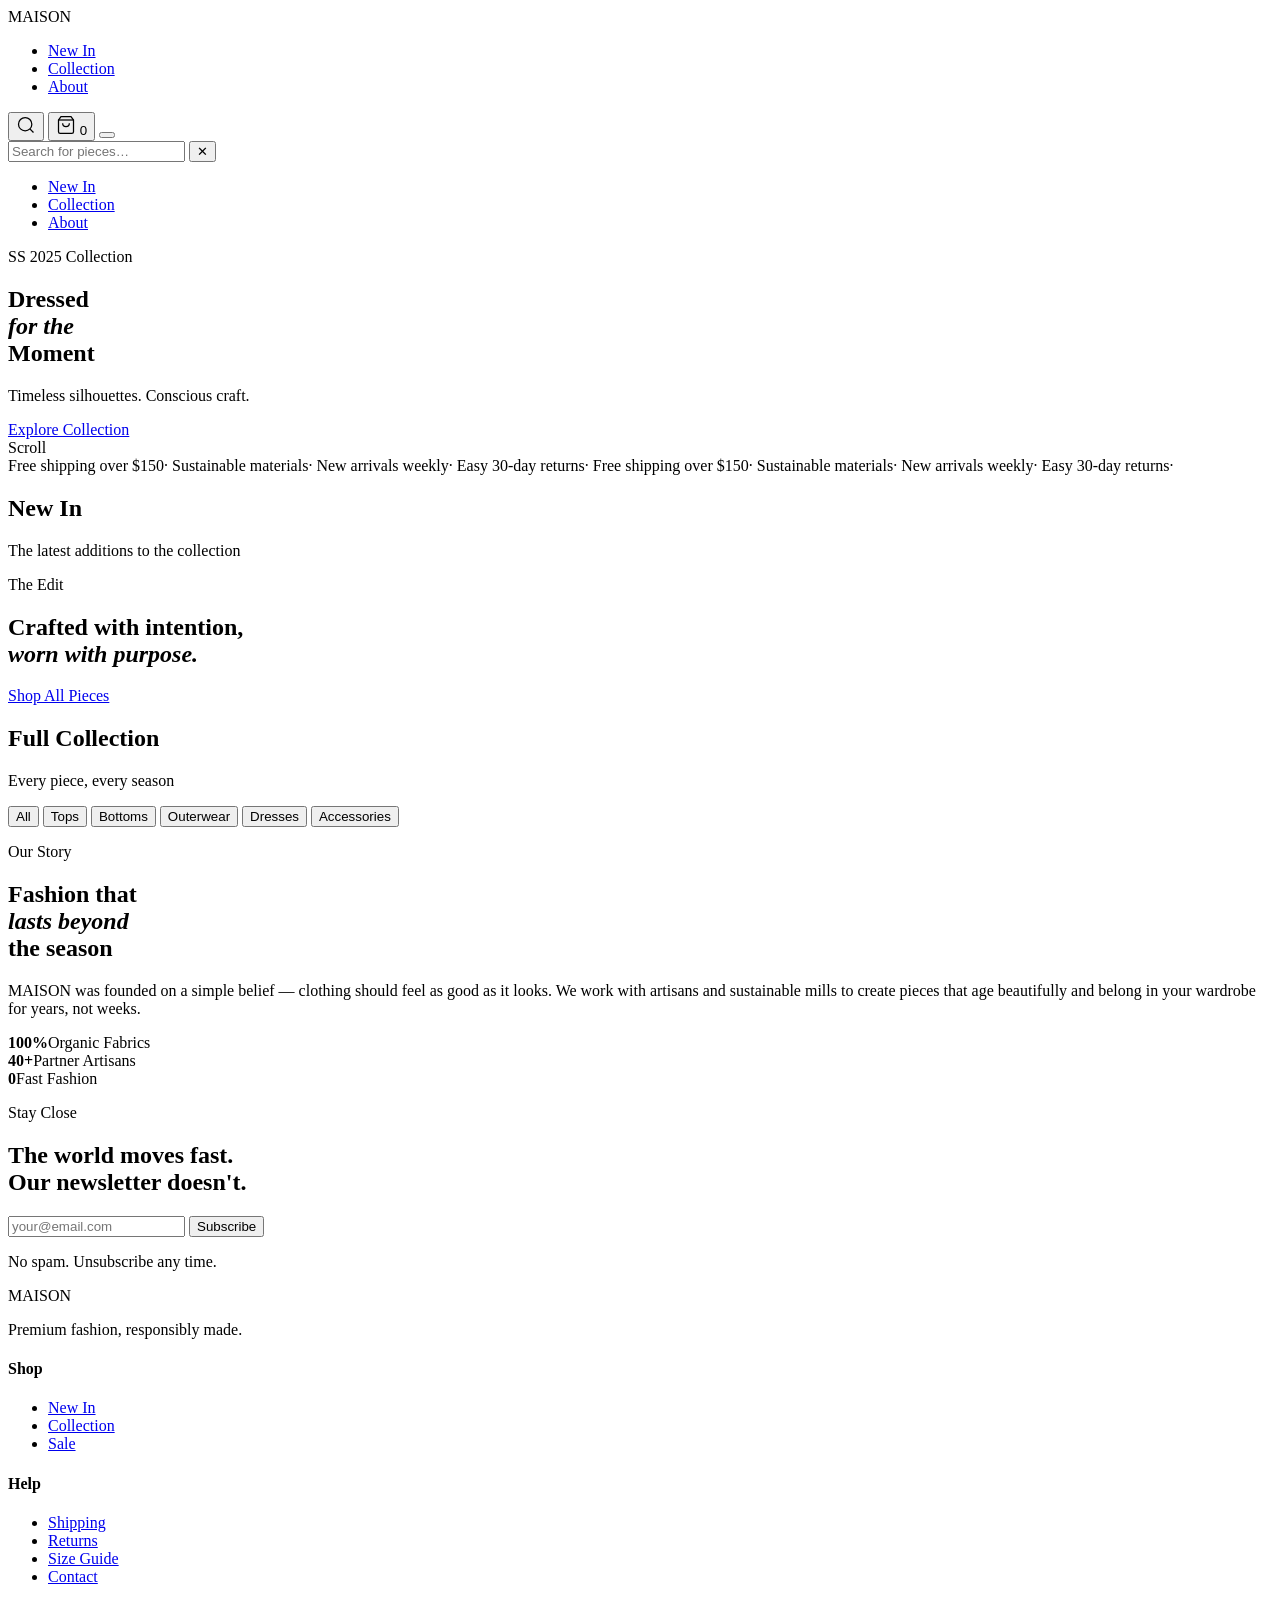
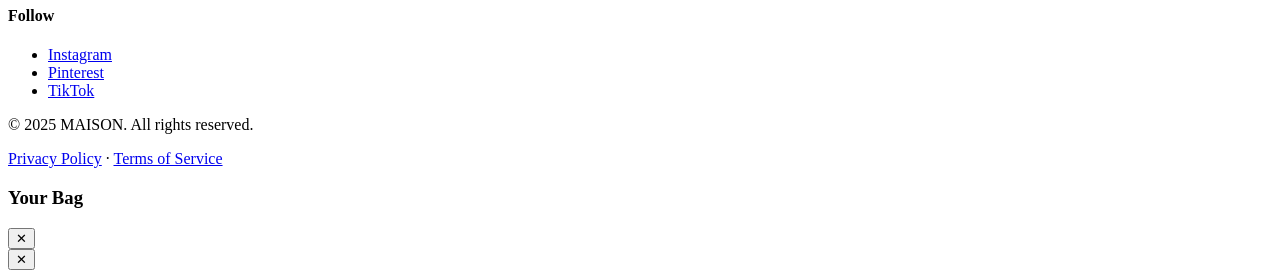
==== index.html @ 03a4327c "Add files via upload" ====
<!DOCTYPE html>
<html lang="en">
<head>
  <meta charset="UTF-8" />
  <meta name="viewport" content="width=device-width, initial-scale=1.0" />
  <title>MAISON — Premium Fashion</title>
  <link rel="stylesheet" href="css/style.css" />
  <link rel="preconnect" href="https://fonts.googleapis.com" />
  <link rel="preconnect" href="https://fonts.gstatic.com" crossorigin />
  <link href="https://fonts.googleapis.com/css2?family=Cormorant+Garamond:ital,wght@0,300;0,400;0,600;1,300;1,400&family=Jost:wght@300;400;500&display=swap" rel="stylesheet" />
</head>
<body>

  <!-- NAV -->
  <nav class="nav" id="nav">
    <div class="nav__logo">MAISON</div>
    <ul class="nav__links">
      <li><a href="#new">New In</a></li>
      <li><a href="#collection">Collection</a></li>
      <li><a href="#about">About</a></li>
    </ul>
    <div class="nav__actions">
      <button class="icon-btn" id="searchToggle" aria-label="Search">
        <svg width="20" height="20" viewBox="0 0 24 24" fill="none" stroke="currentColor" stroke-width="1.5"><circle cx="11" cy="11" r="8"/><path d="m21 21-4.35-4.35"/></svg>
      </button>
      <button class="icon-btn cart-btn" id="cartToggle" aria-label="Cart">
        <svg width="20" height="20" viewBox="0 0 24 24" fill="none" stroke="currentColor" stroke-width="1.5"><path d="M6 2 3 6v14a2 2 0 0 0 2 2h14a2 2 0 0 0 2-2V6l-3-4z"/><line x1="3" y1="6" x2="21" y2="6"/><path d="M16 10a4 4 0 0 1-8 0"/></svg>
        <span class="cart-count" id="cartCount">0</span>
      </button>
      <button class="nav__burger" id="burger" aria-label="Menu">
        <span></span><span></span><span></span>
      </button>
    </div>
  </nav>

  <!-- SEARCH BAR -->
  <div class="search-bar" id="searchBar">
    <input type="text" id="searchInput" placeholder="Search for pieces…" />
    <button class="search-close" id="searchClose">✕</button>
  </div>

  <!-- MOBILE MENU -->
  <div class="mobile-menu" id="mobileMenu">
    <ul>
      <li><a href="#new" onclick="closeMobile()">New In</a></li>
      <li><a href="#collection" onclick="closeMobile()">Collection</a></li>
      <li><a href="#about" onclick="closeMobile()">About</a></li>
    </ul>
  </div>

  <!-- HERO -->
  <section class="hero">
    <div class="hero__bg">
      <div class="hero__shape hero__shape--1"></div>
      <div class="hero__shape hero__shape--2"></div>
    </div>
    <div class="hero__content">
      <p class="hero__eyebrow">SS 2025 Collection</p>
      <h1 class="hero__title">Dressed<br/><em>for the</em><br/>Moment</h1>
      <p class="hero__sub">Timeless silhouettes. Conscious craft.</p>
      <a href="#collection" class="btn btn--light">Explore Collection</a>
    </div>
    <div class="hero__scroll">
      <span>Scroll</span>
      <div class="hero__scroll-line"></div>
    </div>
  </section>

  <!-- MARQUEE -->
  <div class="marquee">
    <div class="marquee__track">
      <span>Free shipping over $150</span><span class="dot">·</span>
      <span>Sustainable materials</span><span class="dot">·</span>
      <span>New arrivals weekly</span><span class="dot">·</span>
      <span>Easy 30-day returns</span><span class="dot">·</span>
      <span>Free shipping over $150</span><span class="dot">·</span>
      <span>Sustainable materials</span><span class="dot">·</span>
      <span>New arrivals weekly</span><span class="dot">·</span>
      <span>Easy 30-day returns</span><span class="dot">·</span>
    </div>
  </div>

  <!-- NEW IN -->
  <section class="section" id="new">
    <div class="section__header">
      <h2>New In</h2>
      <p>The latest additions to the collection</p>
    </div>
    <div class="products-grid" id="newGrid"></div>
  </section>

  <!-- BANNER -->
  <section class="mid-banner">
    <div class="mid-banner__text">
      <p class="mid-banner__label">The Edit</p>
      <h2>Crafted with intention,<br/><em>worn with purpose.</em></h2>
      <a href="#collection" class="btn btn--dark">Shop All Pieces</a>
    </div>
  </section>

  <!-- FULL COLLECTION -->
  <section class="section" id="collection">
    <div class="section__header">
      <h2>Full Collection</h2>
      <p>Every piece, every season</p>
    </div>
    <div class="filter-bar">
      <button class="filter-btn active" data-filter="all">All</button>
      <button class="filter-btn" data-filter="tops">Tops</button>
      <button class="filter-btn" data-filter="bottoms">Bottoms</button>
      <button class="filter-btn" data-filter="outerwear">Outerwear</button>
      <button class="filter-btn" data-filter="dresses">Dresses</button>
      <button class="filter-btn" data-filter="accessories">Accessories</button>
    </div>
    <div class="products-grid" id="collectionGrid"></div>
  </section>

  <!-- ABOUT -->
  <section class="about" id="about">
    <div class="about__inner">
      <div class="about__text">
        <p class="about__label">Our Story</p>
        <h2>Fashion that<br/><em>lasts beyond</em><br/>the season</h2>
        <p>MAISON was founded on a simple belief — clothing should feel as good as it looks. We work with artisans and sustainable mills to create pieces that age beautifully and belong in your wardrobe for years, not weeks.</p>
        <div class="about__stats">
          <div><strong>100%</strong><span>Organic Fabrics</span></div>
          <div><strong>40+</strong><span>Partner Artisans</span></div>
          <div><strong>0</strong><span>Fast Fashion</span></div>
        </div>
      </div>
    </div>
  </section>

  <!-- NEWSLETTER -->
  <section class="newsletter">
    <p class="newsletter__label">Stay Close</p>
    <h2>The world moves fast.<br/>Our newsletter doesn't.</h2>
    <form class="newsletter__form" onsubmit="handleNewsletterSubmit(event)">
      <input type="email" placeholder="your@email.com" required />
      <button type="submit" class="btn btn--dark">Subscribe</button>
    </form>
    <p class="newsletter__fine">No spam. Unsubscribe any time.</p>
  </section>

  <!-- FOOTER -->
  <footer class="footer">
    <div class="footer__top">
      <div class="footer__brand">
        <p class="footer__logo">MAISON</p>
        <p>Premium fashion, responsibly made.</p>
      </div>
      <div class="footer__links">
        <div>
          <h4>Shop</h4>
          <ul>
            <li><a href="#new">New In</a></li>
            <li><a href="#collection">Collection</a></li>
            <li><a href="#collection">Sale</a></li>
          </ul>
        </div>
        <div>
          <h4>Help</h4>
          <ul>
            <li><a href="#">Shipping</a></li>
            <li><a href="#">Returns</a></li>
            <li><a href="#">Size Guide</a></li>
            <li><a href="#">Contact</a></li>
          </ul>
        </div>
        <div>
          <h4>Follow</h4>
          <ul>
            <li><a href="#">Instagram</a></li>
            <li><a href="#">Pinterest</a></li>
            <li><a href="#">TikTok</a></li>
          </ul>
        </div>
      </div>
    </div>
    <div class="footer__bottom">
      <p>© 2025 MAISON. All rights reserved.</p>
      <p><a href="#">Privacy Policy</a> · <a href="#">Terms of Service</a></p>
    </div>
  </footer>

  <!-- CART DRAWER -->
  <div class="cart-overlay" id="cartOverlay"></div>
  <aside class="cart-drawer" id="cartDrawer">
    <div class="cart-drawer__header">
      <h3>Your Bag</h3>
      <button class="icon-btn" id="cartClose">✕</button>
    </div>
    <div class="cart-drawer__items" id="cartItems"></div>
    <div class="cart-drawer__footer" id="cartFooter"></div>
  </aside>

  <!-- PRODUCT MODAL -->
  <div class="modal-overlay" id="modalOverlay"></div>
  <div class="modal" id="productModal">
    <button class="modal__close" id="modalClose">✕</button>
    <div class="modal__content" id="modalContent"></div>
  </div>

  <!-- TOAST -->
  <div class="toast" id="toast"></div>

  <script src="js/data.js"></script>
  <script src="js/store.js"></script>
</body>
</html>
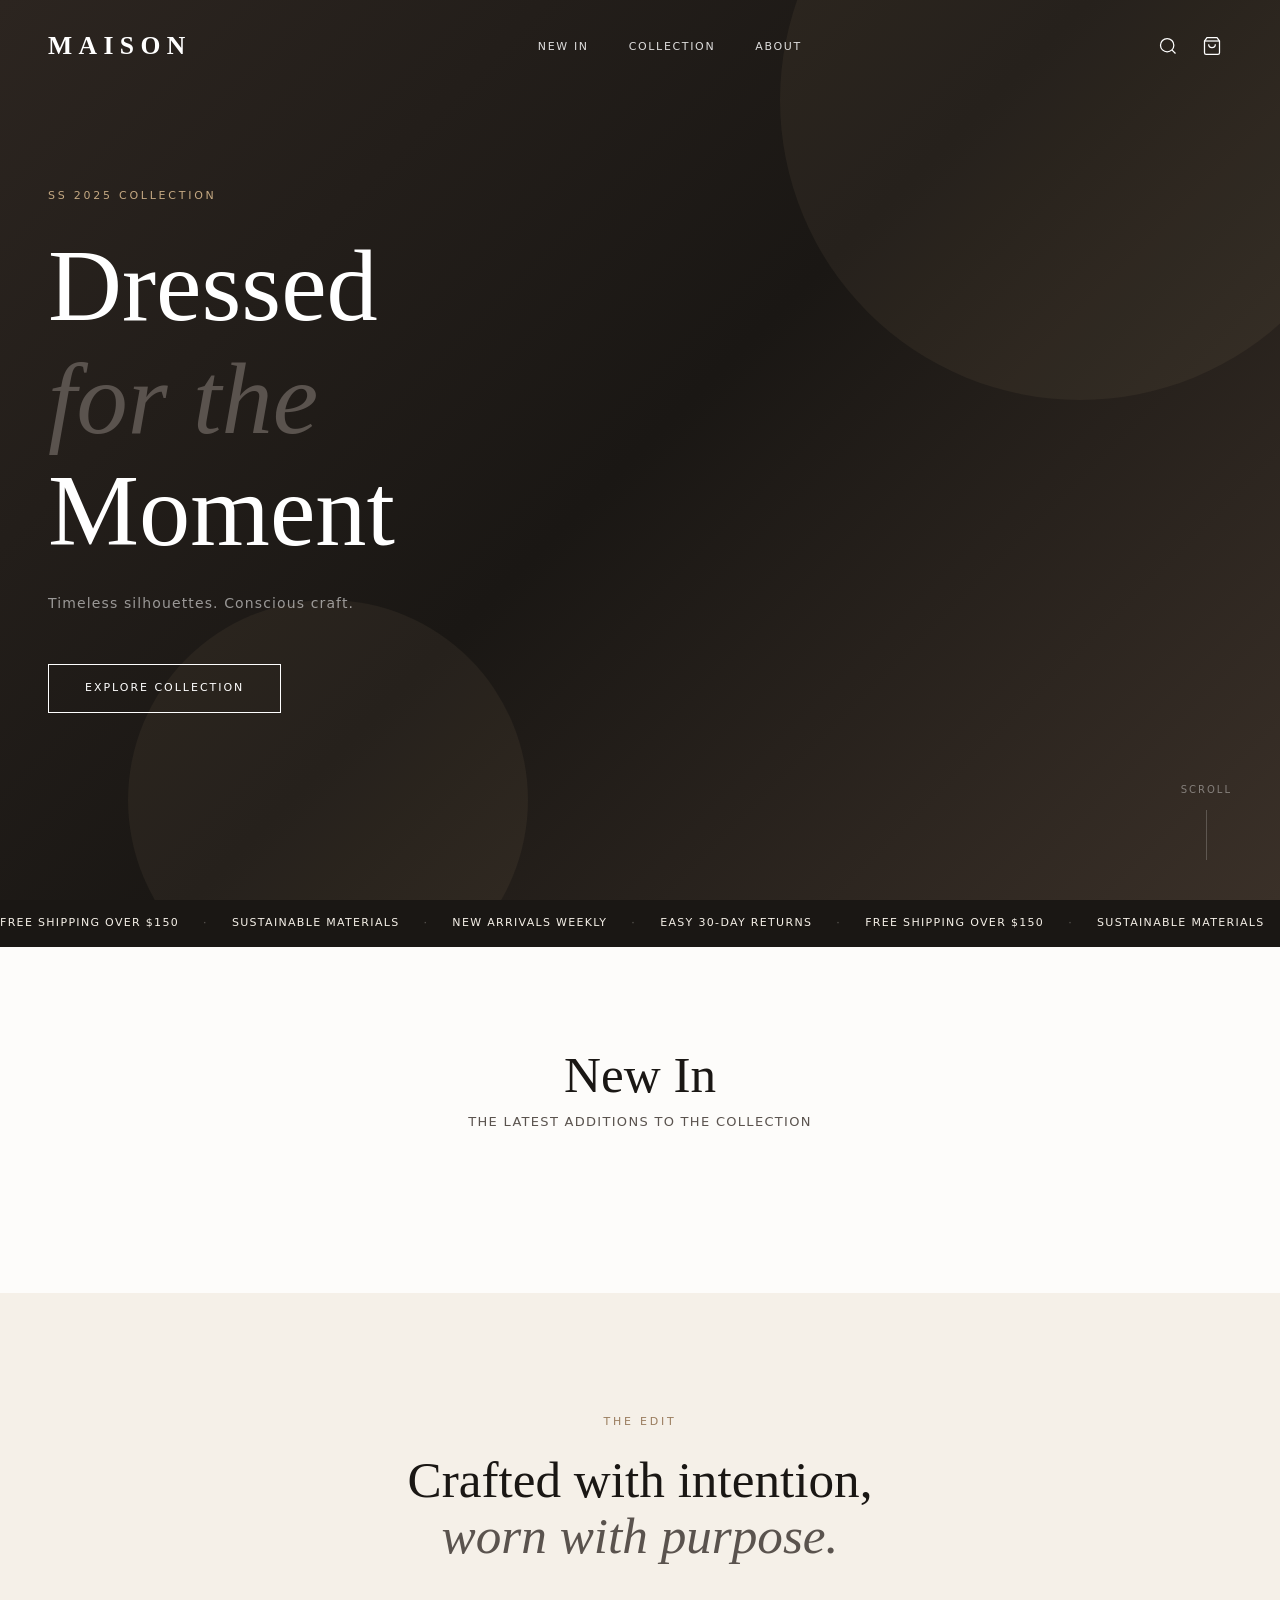
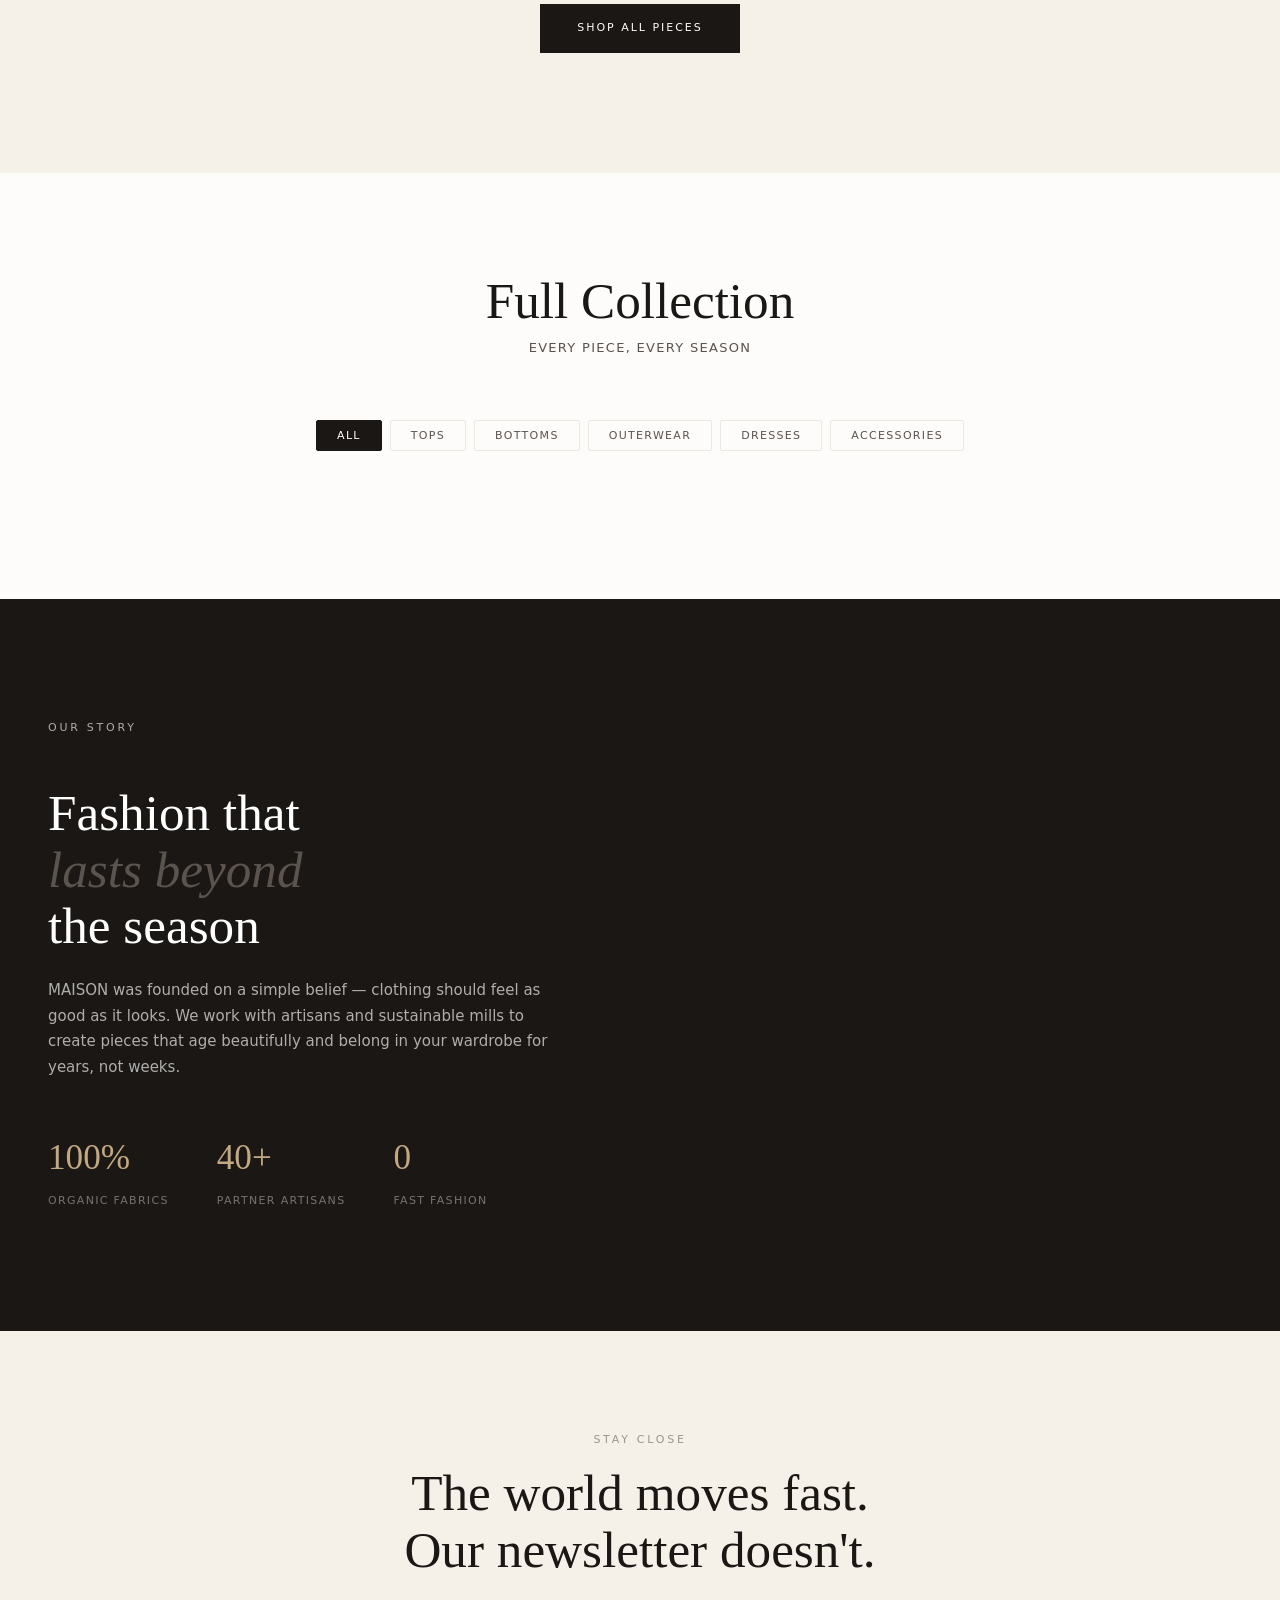
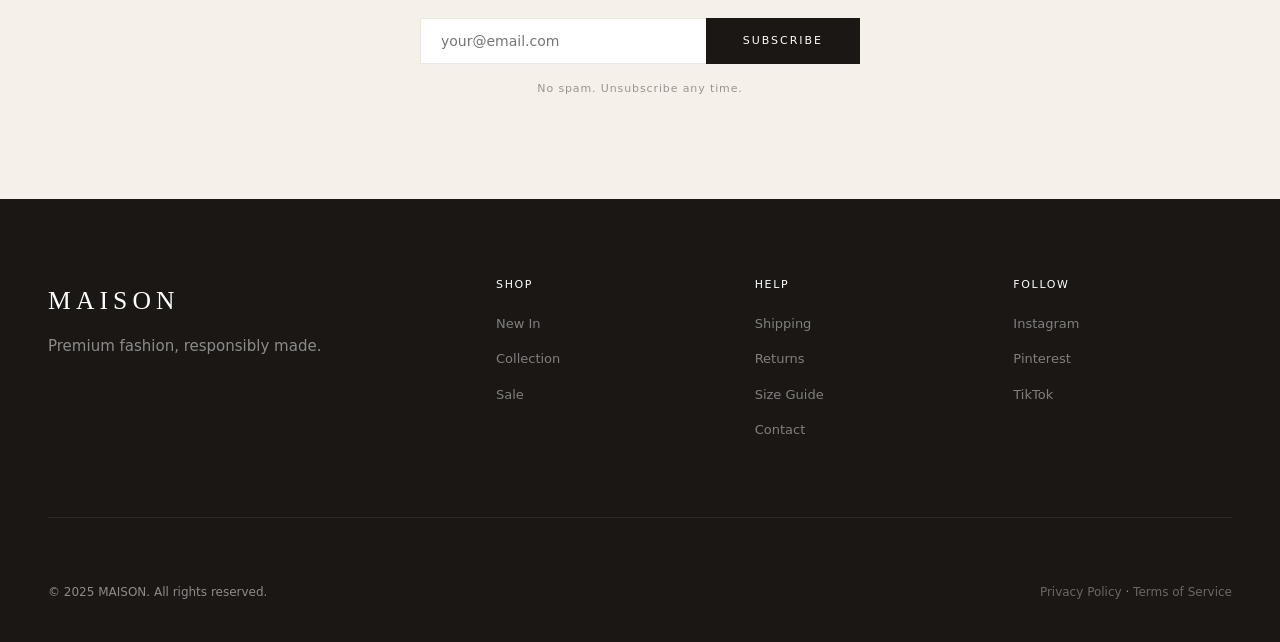
==== commit 7beec520: "Add files via upload" ====
--- a/index.html
+++ b/index.html
@@ -4,7 +4,7 @@
   <meta charset="UTF-8" />
   <meta name="viewport" content="width=device-width, initial-scale=1.0" />
   <title>MAISON — Premium Fashion</title>
-  <link rel="stylesheet" href="css/style.css" />
+  <link rel="stylesheet" href="style.css" />
   <link rel="preconnect" href="https://fonts.googleapis.com" />
   <link rel="preconnect" href="https://fonts.gstatic.com" crossorigin />
   <link href="https://fonts.googleapis.com/css2?family=Cormorant+Garamond:ital,wght@0,300;0,400;0,600;1,300;1,400&family=Jost:wght@300;400;500&display=swap" rel="stylesheet" />
--- a/style.css
+++ b/style.css
@@ -0,0 +1,782 @@
+/* ─── Reset & Base ─────────────────────────────────────────── */
+*, *::before, *::after { box-sizing: border-box; margin: 0; padding: 0; }
+
+:root {
+  --ink: #1A1714;
+  --ink-soft: #5A534E;
+  --ink-faint: #9A958F;
+  --paper: #FDFCFA;
+  --paper-warm: #F5F0E8;
+  --paper-mid: #EDE8DF;
+  --accent: #C4A882;
+  --accent-dark: #9A7D5E;
+  --white: #FFFFFF;
+  --font-display: 'Cormorant Garamond', Georgia, serif;
+  --font-body: 'Jost', system-ui, sans-serif;
+  --radius: 2px;
+  --radius-lg: 4px;
+  --ease: cubic-bezier(0.25, 0.46, 0.45, 0.94);
+}
+
+html { scroll-behavior: smooth; }
+
+body {
+  font-family: var(--font-body);
+  background: var(--paper);
+  color: var(--ink);
+  font-size: 15px;
+  line-height: 1.7;
+  overflow-x: hidden;
+}
+
+a { color: inherit; text-decoration: none; }
+button { cursor: pointer; font-family: var(--font-body); border: none; background: none; }
+ul { list-style: none; }
+img { display: block; max-width: 100%; }
+
+/* ─── Typography ────────────────────────────────────────────── */
+h1, h2, h3, h4 { font-family: var(--font-display); font-weight: 400; line-height: 1.1; }
+h1 { font-size: clamp(3rem, 8vw, 6.5rem); }
+h2 { font-size: clamp(2rem, 4vw, 3.2rem); }
+h3 { font-size: 1.25rem; }
+em { font-style: italic; color: var(--ink-soft); }
+
+/* ─── Buttons ───────────────────────────────────────────────── */
+.btn {
+  display: inline-block;
+  padding: 14px 36px;
+  font-family: var(--font-body);
+  font-size: 11px;
+  font-weight: 500;
+  letter-spacing: 0.18em;
+  text-transform: uppercase;
+  transition: all 0.3s var(--ease);
+  cursor: pointer;
+  border: 1px solid currentColor;
+}
+.btn--dark { background: var(--ink); color: var(--paper); border-color: var(--ink); }
+.btn--dark:hover { background: #3A3430; border-color: #3A3430; }
+.btn--light { background: transparent; color: var(--white); border-color: var(--white); }
+.btn--light:hover { background: var(--white); color: var(--ink); }
+.btn--full { width: 100%; text-align: center; }
+
+.icon-btn {
+  display: flex; align-items: center; justify-content: center;
+  width: 40px; height: 40px;
+  background: none; border: none;
+  color: var(--ink);
+  transition: opacity 0.2s;
+}
+.icon-btn:hover { opacity: 0.6; }
+
+/* ─── Nav ───────────────────────────────────────────────────── */
+.nav {
+  position: fixed; top: 0; left: 0; right: 0; z-index: 100;
+  display: flex; align-items: center; justify-content: space-between;
+  padding: 24px 48px;
+  transition: all 0.4s var(--ease);
+}
+.nav.scrolled {
+  background: rgba(253, 252, 250, 0.96);
+  backdrop-filter: blur(12px);
+  padding: 16px 48px;
+  border-bottom: 1px solid var(--paper-mid);
+}
+.nav__logo {
+  font-family: var(--font-display);
+  font-size: 1.6rem;
+  font-weight: 600;
+  letter-spacing: 0.25em;
+  color: var(--white);
+  transition: color 0.4s;
+}
+.nav.scrolled .nav__logo { color: var(--ink); }
+.nav__links {
+  display: flex; gap: 40px;
+}
+.nav__links a {
+  font-size: 11px;
+  font-weight: 500;
+  letter-spacing: 0.15em;
+  text-transform: uppercase;
+  color: rgba(255,255,255,0.85);
+  transition: color 0.3s;
+}
+.nav__links a:hover { color: var(--white); }
+.nav.scrolled .nav__links a { color: var(--ink-soft); }
+.nav.scrolled .nav__links a:hover { color: var(--ink); }
+.nav__actions {
+  display: flex; align-items: center; gap: 4px;
+}
+.nav__actions .icon-btn { color: var(--white); }
+.nav.scrolled .nav__actions .icon-btn { color: var(--ink); }
+
+.cart-btn { position: relative; }
+.cart-count {
+  display: none;
+  position: absolute; top: 4px; right: 4px;
+  width: 16px; height: 16px;
+  background: var(--ink);
+  color: var(--white);
+  font-size: 9px;
+  font-weight: 500;
+  border-radius: 50%;
+  align-items: center; justify-content: center;
+}
+.nav.scrolled .cart-count { background: var(--ink); }
+
+.nav__burger {
+  display: none;
+  flex-direction: column; gap: 5px;
+  width: 24px; padding: 4px 0;
+}
+.nav__burger span {
+  display: block; height: 1px;
+  background: var(--white);
+  transition: all 0.3s;
+}
+.nav.scrolled .nav__burger span { background: var(--ink); }
+.nav__burger.open span:nth-child(1) { transform: translateY(6px) rotate(45deg); }
+.nav__burger.open span:nth-child(2) { opacity: 0; }
+.nav__burger.open span:nth-child(3) { transform: translateY(-6px) rotate(-45deg); }
+
+/* ─── Search Bar ─────────────────────────────────────────────── */
+.search-bar {
+  position: fixed; top: 0; left: 0; right: 0; z-index: 200;
+  background: var(--paper);
+  padding: 20px 48px;
+  display: flex; align-items: center; gap: 16px;
+  border-bottom: 1px solid var(--paper-mid);
+  transform: translateY(-100%);
+  transition: transform 0.3s var(--ease);
+}
+.search-bar.open { transform: translateY(0); }
+.search-bar input {
+  flex: 1;
+  font-family: var(--font-display);
+  font-size: 1.4rem;
+  border: none; background: none;
+  color: var(--ink);
+  outline: none;
+}
+.search-bar input::placeholder { color: var(--ink-faint); }
+.search-close {
+  color: var(--ink-soft);
+  font-size: 18px;
+  transition: color 0.2s;
+}
+.search-close:hover { color: var(--ink); }
+
+/* ─── Mobile Menu ────────────────────────────────────────────── */
+.mobile-menu {
+  display: none;
+  position: fixed; inset: 0; z-index: 90;
+  background: var(--paper);
+  padding: 100px 48px 48px;
+  transform: translateX(-100%);
+  transition: transform 0.4s var(--ease);
+}
+.mobile-menu.open { transform: translateX(0); }
+.mobile-menu ul { display: flex; flex-direction: column; gap: 24px; }
+.mobile-menu a {
+  font-family: var(--font-display);
+  font-size: 2.5rem;
+  color: var(--ink);
+}
+
+/* ─── Hero ───────────────────────────────────────────────────── */
+.hero {
+  position: relative;
+  min-height: 100vh;
+  background: linear-gradient(135deg, #2C2520 0%, #1A1714 50%, #3A3028 100%);
+  display: flex; align-items: center;
+  overflow: hidden;
+}
+.hero__bg { position: absolute; inset: 0; }
+.hero__shape {
+  position: absolute;
+  border-radius: 50%;
+  opacity: 0.07;
+  background: var(--accent);
+}
+.hero__shape--1 {
+  width: 600px; height: 600px;
+  top: -200px; right: -100px;
+}
+.hero__shape--2 {
+  width: 400px; height: 400px;
+  bottom: -100px; left: 10%;
+}
+.hero__content {
+  position: relative; z-index: 2;
+  padding: 0 48px;
+  max-width: 700px;
+  animation: fadeUp 1s var(--ease) both;
+}
+.hero__eyebrow {
+  font-size: 11px;
+  font-weight: 500;
+  letter-spacing: 0.25em;
+  text-transform: uppercase;
+  color: var(--accent);
+  margin-bottom: 24px;
+}
+.hero__title {
+  color: var(--white);
+  margin-bottom: 24px;
+}
+.hero__sub {
+  color: rgba(255,255,255,0.55);
+  font-size: 14px;
+  letter-spacing: 0.08em;
+  margin-bottom: 48px;
+}
+.hero__scroll {
+  position: absolute;
+  bottom: 40px; right: 48px;
+  display: flex; flex-direction: column; align-items: center; gap: 12px;
+  color: rgba(255,255,255,0.4);
+  font-size: 10px;
+  letter-spacing: 0.2em;
+  text-transform: uppercase;
+}
+.hero__scroll-line {
+  width: 1px; height: 50px;
+  background: rgba(255,255,255,0.2);
+  animation: scrollPulse 2s ease-in-out infinite;
+}
+
+/* ─── Marquee ─────────────────────────────────────────────────── */
+.marquee {
+  background: var(--ink);
+  color: var(--paper-warm);
+  padding: 14px 0;
+  overflow: hidden;
+}
+.marquee__track {
+  display: flex; gap: 24px;
+  animation: marquee 25s linear infinite;
+  white-space: nowrap;
+}
+.marquee__track span {
+  font-size: 11px;
+  letter-spacing: 0.12em;
+  text-transform: uppercase;
+}
+.dot { opacity: 0.3; }
+
+/* ─── Sections ───────────────────────────────────────────────── */
+.section {
+  padding: 100px 48px;
+}
+.section__header {
+  text-align: center;
+  margin-bottom: 60px;
+}
+.section__header p {
+  color: var(--ink-soft);
+  font-size: 13px;
+  letter-spacing: 0.1em;
+  text-transform: uppercase;
+  margin-top: 8px;
+}
+
+/* ─── Filter Bar ─────────────────────────────────────────────── */
+.filter-bar {
+  display: flex; gap: 8px; flex-wrap: wrap;
+  justify-content: center;
+  margin-bottom: 48px;
+}
+.filter-btn {
+  padding: 8px 20px;
+  font-size: 11px;
+  font-weight: 500;
+  letter-spacing: 0.12em;
+  text-transform: uppercase;
+  color: var(--ink-soft);
+  border: 1px solid var(--paper-mid);
+  transition: all 0.25s;
+  border-radius: var(--radius);
+}
+.filter-btn:hover { border-color: var(--ink-soft); color: var(--ink); }
+.filter-btn.active { background: var(--ink); color: var(--paper); border-color: var(--ink); }
+
+/* ─── Products Grid ──────────────────────────────────────────── */
+.products-grid {
+  display: grid;
+  grid-template-columns: repeat(auto-fill, minmax(260px, 1fr));
+  gap: 32px 24px;
+}
+
+/* ─── Product Card ───────────────────────────────────────────── */
+.product-card {
+  cursor: pointer;
+  transition: transform 0.3s var(--ease);
+}
+.product-card:hover { transform: translateY(-4px); }
+.product-card__img {
+  position: relative;
+  aspect-ratio: 3/4;
+  overflow: hidden;
+  margin-bottom: 16px;
+  border-radius: var(--radius);
+}
+.product-card__color-block {
+  width: 100%; height: 100%;
+  transition: transform 0.5s var(--ease);
+}
+.product-card:hover .product-card__color-block { transform: scale(1.03); }
+.badge {
+  position: absolute; top: 12px; left: 12px;
+  background: var(--ink);
+  color: var(--white);
+  font-size: 9px;
+  font-weight: 500;
+  letter-spacing: 0.15em;
+  text-transform: uppercase;
+  padding: 4px 10px;
+}
+.product-card__info { padding: 0 4px; }
+.product-card__meta {
+  display: flex; align-items: center; justify-content: space-between;
+  margin-bottom: 6px;
+}
+.product-card__category {
+  font-size: 10px;
+  letter-spacing: 0.15em;
+  text-transform: uppercase;
+  color: var(--ink-faint);
+}
+.swatch {
+  display: inline-block;
+  width: 12px; height: 12px;
+  border-radius: 50%;
+  border: 1px solid rgba(0,0,0,0.12);
+}
+.product-card__name {
+  font-family: var(--font-display);
+  font-size: 1.1rem;
+  font-weight: 400;
+  margin-bottom: 10px;
+  color: var(--ink);
+}
+.product-card__footer {
+  display: flex; align-items: center; justify-content: space-between;
+}
+.product-card__price {
+  font-size: 14px;
+  font-weight: 500;
+  color: var(--ink);
+}
+.add-btn {
+  font-size: 10px;
+  font-weight: 500;
+  letter-spacing: 0.12em;
+  text-transform: uppercase;
+  color: var(--ink-soft);
+  padding: 6px 12px;
+  border: 1px solid var(--paper-mid);
+  border-radius: var(--radius);
+  transition: all 0.2s;
+}
+.add-btn:hover { background: var(--ink); color: var(--white); border-color: var(--ink); }
+
+/* ─── Mid Banner ─────────────────────────────────────────────── */
+.mid-banner {
+  background: var(--paper-warm);
+  padding: 120px 48px;
+  text-align: center;
+}
+.mid-banner__label {
+  font-size: 11px;
+  letter-spacing: 0.25em;
+  text-transform: uppercase;
+  color: var(--accent-dark);
+  margin-bottom: 20px;
+}
+.mid-banner h2 { margin-bottom: 40px; }
+
+/* ─── About ──────────────────────────────────────────────────── */
+.about {
+  background: var(--ink);
+  color: var(--white);
+  padding: 120px 48px;
+}
+.about__inner { max-width: 700px; }
+.about__label {
+  font-size: 11px;
+  letter-spacing: 0.25em;
+  text-transform: uppercase;
+  color: var(--accent);
+  margin-bottom: 20px;
+}
+.about h2 { color: var(--white); margin-bottom: 24px; }
+.about p { color: rgba(255,255,255,0.65); margin-bottom: 48px; max-width: 520px; }
+.about__stats {
+  display: flex; gap: 48px;
+}
+.about__stats div {
+  display: flex; flex-direction: column; gap: 4px;
+}
+.about__stats strong {
+  font-family: var(--font-display);
+  font-size: 2.2rem;
+  font-weight: 400;
+  color: var(--accent);
+}
+.about__stats span {
+  font-size: 11px;
+  letter-spacing: 0.12em;
+  text-transform: uppercase;
+  color: rgba(255,255,255,0.4);
+}
+
+/* ─── Newsletter ─────────────────────────────────────────────── */
+.newsletter {
+  padding: 100px 48px;
+  text-align: center;
+  background: var(--paper-warm);
+}
+.newsletter__label {
+  font-size: 11px;
+  letter-spacing: 0.25em;
+  text-transform: uppercase;
+  color: var(--ink-faint);
+  margin-bottom: 16px;
+}
+.newsletter h2 { margin-bottom: 40px; }
+.newsletter__form {
+  display: flex; gap: 0;
+  max-width: 440px;
+  margin: 0 auto 16px;
+}
+.newsletter__form input {
+  flex: 1;
+  padding: 14px 20px;
+  font-family: var(--font-body);
+  font-size: 14px;
+  border: 1px solid var(--paper-mid);
+  border-right: none;
+  background: var(--white);
+  color: var(--ink);
+  outline: none;
+}
+.newsletter__form input:focus { border-color: var(--ink); }
+.newsletter__form .btn { border-radius: 0; }
+.newsletter__fine {
+  font-size: 11px;
+  color: var(--ink-faint);
+  letter-spacing: 0.08em;
+}
+
+/* ─── Footer ─────────────────────────────────────────────────── */
+.footer {
+  background: var(--ink);
+  color: rgba(255,255,255,0.5);
+  padding: 80px 48px 40px;
+}
+.footer__top {
+  display: grid;
+  grid-template-columns: 1fr 2fr;
+  gap: 80px;
+  margin-bottom: 64px;
+  padding-bottom: 64px;
+  border-bottom: 1px solid rgba(255,255,255,0.08);
+}
+.footer__logo {
+  font-family: var(--font-display);
+  font-size: 1.6rem;
+  letter-spacing: 0.2em;
+  color: var(--white);
+  margin-bottom: 12px;
+}
+.footer__links {
+  display: grid;
+  grid-template-columns: repeat(3, 1fr);
+  gap: 40px;
+}
+.footer__links h4 {
+  font-family: var(--font-body);
+  font-size: 11px;
+  font-weight: 500;
+  letter-spacing: 0.15em;
+  text-transform: uppercase;
+  color: var(--white);
+  margin-bottom: 20px;
+}
+.footer__links li { margin-bottom: 10px; }
+.footer__links a {
+  font-size: 13px;
+  color: rgba(255,255,255,0.45);
+  transition: color 0.2s;
+}
+.footer__links a:hover { color: var(--white); }
+.footer__bottom {
+  display: flex;
+  justify-content: space-between;
+  font-size: 12px;
+}
+.footer__bottom a { color: rgba(255,255,255,0.35); transition: color 0.2s; }
+.footer__bottom a:hover { color: rgba(255,255,255,0.7); }
+
+/* ─── Cart Drawer ────────────────────────────────────────────── */
+.cart-overlay {
+  display: none;
+  position: fixed; inset: 0; z-index: 300;
+  background: rgba(0,0,0,0.4);
+  backdrop-filter: blur(2px);
+}
+.cart-overlay.open { display: block; }
+.cart-drawer {
+  position: fixed; top: 0; right: 0; bottom: 0; z-index: 301;
+  width: 400px;
+  background: var(--paper);
+  transform: translateX(100%);
+  transition: transform 0.4s var(--ease);
+  display: flex; flex-direction: column;
+}
+.cart-drawer.open { transform: translateX(0); }
+.cart-drawer__header {
+  display: flex; align-items: center; justify-content: space-between;
+  padding: 24px 32px;
+  border-bottom: 1px solid var(--paper-mid);
+}
+.cart-drawer__header h3 {
+  font-family: var(--font-display);
+  font-size: 1.4rem;
+  font-weight: 400;
+}
+.cart-drawer__items {
+  flex: 1;
+  overflow-y: auto;
+  padding: 24px 32px;
+}
+.cart-empty {
+  color: var(--ink-faint);
+  font-size: 14px;
+  text-align: center;
+  padding: 40px 0;
+}
+.cart-item {
+  display: flex; gap: 16px;
+  padding: 16px 0;
+  border-bottom: 1px solid var(--paper-mid);
+}
+.cart-item__swatch {
+  width: 60px; height: 80px;
+  border-radius: var(--radius);
+  flex-shrink: 0;
+}
+.cart-item__info { flex: 1; }
+.cart-item__name { font-family: var(--font-display); font-size: 1rem; margin-bottom: 4px; }
+.cart-item__size { font-size: 11px; color: var(--ink-faint); letter-spacing: 0.1em; text-transform: uppercase; margin-bottom: 10px; }
+.cart-item__qty {
+  display: flex; align-items: center; gap: 12px;
+}
+.cart-item__qty button {
+  width: 24px; height: 24px;
+  border: 1px solid var(--paper-mid);
+  font-size: 14px;
+  display: flex; align-items: center; justify-content: center;
+  transition: all 0.2s;
+}
+.cart-item__qty button:hover { border-color: var(--ink); }
+.cart-item__qty span { font-size: 13px; min-width: 16px; text-align: center; }
+.cart-item__right { display: flex; flex-direction: column; align-items: flex-end; justify-content: space-between; }
+.cart-item__price { font-size: 14px; font-weight: 500; }
+.remove-btn { font-size: 12px; color: var(--ink-faint); transition: color 0.2s; }
+.remove-btn:hover { color: var(--ink); }
+.cart-drawer__footer {
+  padding: 24px 32px;
+  border-top: 1px solid var(--paper-mid);
+}
+.cart-subtotal {
+  display: flex; justify-content: space-between;
+  font-size: 14px; font-weight: 500;
+  margin-bottom: 8px;
+}
+.cart-shipping {
+  font-size: 11px;
+  color: var(--ink-soft);
+  letter-spacing: 0.05em;
+  margin-bottom: 20px;
+}
+
+/* ─── Modal ──────────────────────────────────────────────────── */
+.modal-overlay {
+  display: none;
+  position: fixed; inset: 0; z-index: 400;
+  background: rgba(0,0,0,0.5);
+  backdrop-filter: blur(4px);
+}
+.modal-overlay.open { display: block; }
+.modal {
+  position: fixed;
+  top: 50%; left: 50%;
+  transform: translate(-50%, -50%) scale(0.95);
+  z-index: 401;
+  width: 90%; max-width: 800px;
+  max-height: 90vh;
+  overflow-y: auto;
+  background: var(--paper);
+  border-radius: var(--radius-lg);
+  opacity: 0;
+  pointer-events: none;
+  transition: all 0.3s var(--ease);
+}
+.modal.open {
+  transform: translate(-50%, -50%) scale(1);
+  opacity: 1;
+  pointer-events: all;
+}
+.modal__close {
+  position: absolute; top: 16px; right: 16px; z-index: 2;
+  width: 36px; height: 36px;
+  background: var(--paper-warm);
+  border-radius: 50%;
+  font-size: 14px;
+  color: var(--ink-soft);
+  display: flex; align-items: center; justify-content: center;
+  transition: all 0.2s;
+}
+.modal__close:hover { background: var(--paper-mid); color: var(--ink); }
+.modal__content {
+  display: grid;
+  grid-template-columns: 1fr 1fr;
+}
+.modal__visual {
+  aspect-ratio: 3/4;
+  position: relative;
+  border-radius: var(--radius-lg) 0 0 var(--radius-lg);
+}
+.modal__visual .badge { top: 16px; left: 16px; }
+.modal__details {
+  padding: 48px 40px;
+  display: flex; flex-direction: column; gap: 16px;
+}
+.modal__category {
+  font-size: 10px;
+  letter-spacing: 0.2em;
+  text-transform: uppercase;
+  color: var(--ink-faint);
+}
+.modal__details h2 {
+  font-size: 1.8rem;
+  line-height: 1.2;
+}
+.modal__price {
+  font-size: 1.1rem;
+  font-weight: 500;
+  color: var(--ink);
+}
+.modal__desc {
+  font-size: 14px;
+  color: var(--ink-soft);
+  line-height: 1.8;
+}
+.modal__attr {
+  font-size: 12px;
+  color: var(--ink-faint);
+  line-height: 2;
+}
+.modal__size-label {
+  font-size: 10px;
+  letter-spacing: 0.15em;
+  text-transform: uppercase;
+  color: var(--ink-faint);
+  margin-bottom: 10px;
+}
+.size-grid { display: flex; flex-wrap: wrap; gap: 8px; }
+.size-btn {
+  padding: 8px 14px;
+  font-size: 12px;
+  border: 1px solid var(--paper-mid);
+  color: var(--ink);
+  transition: all 0.2s;
+}
+.size-btn:hover { border-color: var(--ink); }
+.size-btn.active { background: var(--ink); color: var(--white); border-color: var(--ink); }
+
+/* ─── Toast ──────────────────────────────────────────────────── */
+.toast {
+  position: fixed; bottom: 32px; left: 50%;
+  transform: translateX(-50%) translateY(20px);
+  background: var(--ink);
+  color: var(--white);
+  padding: 12px 28px;
+  font-size: 13px;
+  letter-spacing: 0.05em;
+  opacity: 0;
+  transition: all 0.3s var(--ease);
+  pointer-events: none;
+  z-index: 500;
+  border-radius: var(--radius);
+}
+.toast.show {
+  opacity: 1;
+  transform: translateX(-50%) translateY(0);
+}
+
+/* ─── No Results ─────────────────────────────────────────────── */
+.no-results {
+  text-align: center;
+  color: var(--ink-faint);
+  font-size: 14px;
+  padding: 60px 0;
+  grid-column: 1 / -1;
+}
+
+/* ─── Animations ─────────────────────────────────────────────── */
+@keyframes fadeUp {
+  from { opacity: 0; transform: translateY(40px); }
+  to { opacity: 1; transform: translateY(0); }
+}
+@keyframes marquee {
+  from { transform: translateX(0); }
+  to { transform: translateX(-50%); }
+}
+@keyframes scrollPulse {
+  0%, 100% { opacity: 0.2; }
+  50% { opacity: 0.6; }
+}
+
+/* ─── Responsive ─────────────────────────────────────────────── */
+@media (max-width: 768px) {
+  .nav { padding: 20px 24px; }
+  .nav.scrolled { padding: 14px 24px; }
+  .nav__links { display: none; }
+  .nav__burger { display: flex; }
+  .mobile-menu { display: block; }
+
+  .hero__content { padding: 0 24px; }
+  .hero__scroll { right: 24px; }
+
+  .section { padding: 64px 24px; }
+  .products-grid { grid-template-columns: repeat(2, 1fr); gap: 20px 16px; }
+
+  .mid-banner { padding: 80px 24px; }
+  .about { padding: 80px 24px; }
+  .about__stats { gap: 32px; flex-wrap: wrap; }
+
+  .newsletter { padding: 64px 24px; }
+  .newsletter__form { flex-direction: column; }
+  .newsletter__form input { border-right: 1px solid var(--paper-mid); border-bottom: none; }
+  .newsletter__form .btn { width: 100%; border-top: none; }
+
+  .footer { padding: 64px 24px 32px; }
+  .footer__top { grid-template-columns: 1fr; gap: 40px; }
+  .footer__links { grid-template-columns: repeat(2, 1fr); gap: 32px; }
+  .footer__bottom { flex-direction: column; gap: 8px; }
+
+  .cart-drawer { width: 100%; }
+
+  .modal__content { grid-template-columns: 1fr; }
+  .modal__visual { aspect-ratio: 4/3; border-radius: var(--radius-lg) var(--radius-lg) 0 0; }
+  .modal__details { padding: 32px 24px; }
+
+  .search-bar { padding: 16px 24px; }
+}
+
+@media (max-width: 480px) {
+  .products-grid { grid-template-columns: 1fr; }
+}
